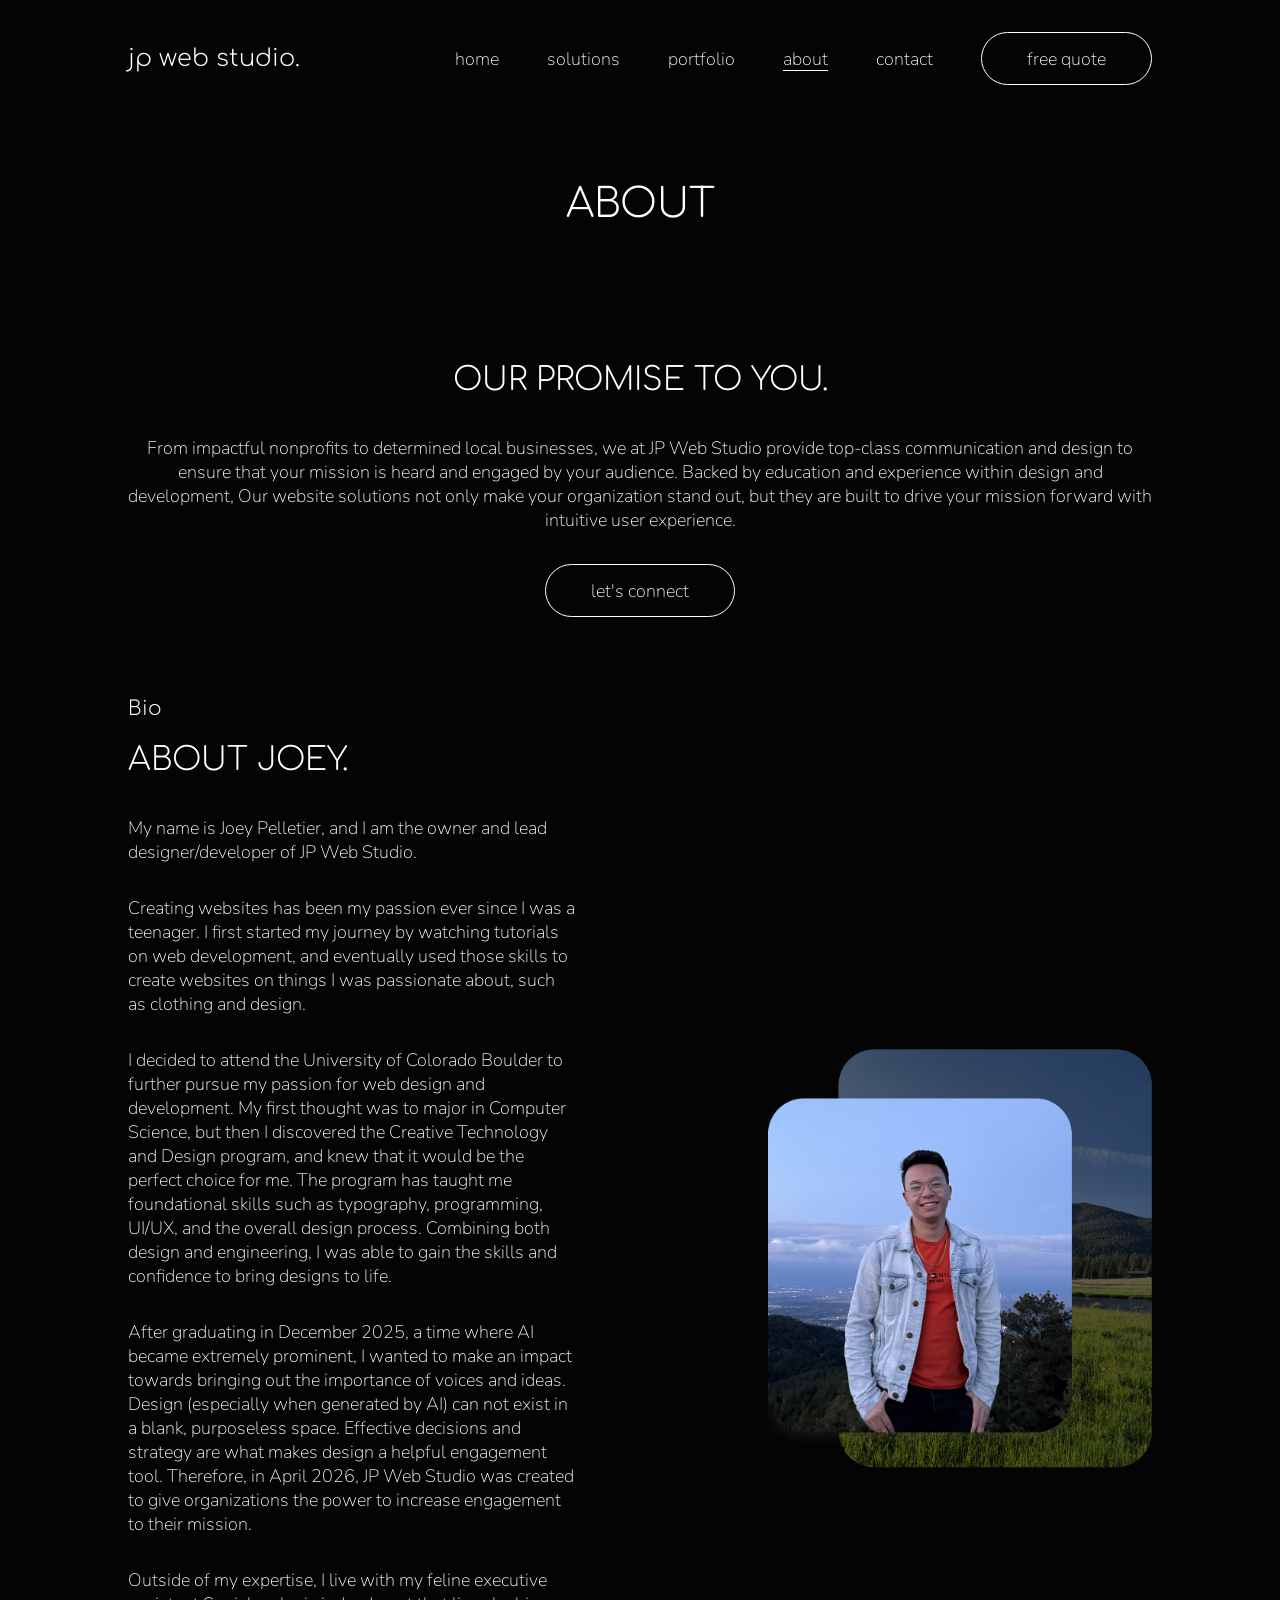
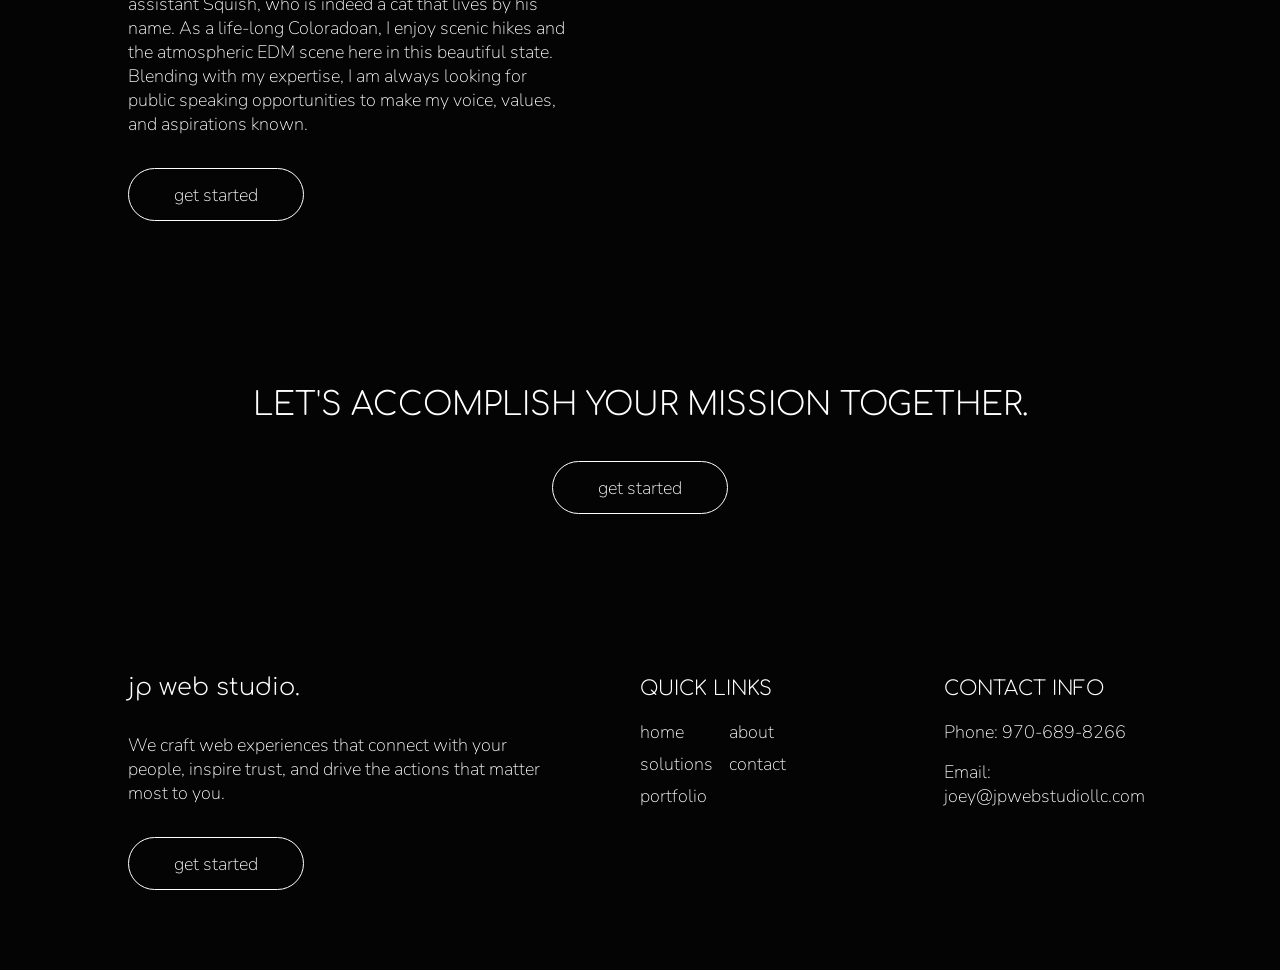
==== about/index.html @ c1ecbac0 "changes" ====
<!DOCTYPE html>
<html lang="en">
<head>
    <meta charset="UTF-8">
    <meta name="viewport" content="width=device-width, initial-scale=1.0">
    <title>JP Web Studio | Website Solutions Built To Drive Missions Forward | Colorado</title>
    <link rel="stylesheet" href="../stylesheets/style.css">
</head>
<body>
    <a class="skip-link" href="#hero-section">Skip to content</a>
        <header class="header-nav-subpage">
            <a href="../" class="logo-text">jp web studio.</a>
            <nav>
                <button class="nav-toggle">
                    <span></span>
                    <span></span>
                    <span></span>
                </button>
                <div class="nav-links-mobile">
                    <a href="/">home</a>
                    <a href="/solutions/">solutions</a>
                    <a href="/portfolio/">portfolio</a>
                    <a class="underline" href="/about/">about</a>
                    <a href="/contact/">contact</a>
                    <a class="link-button-in-nav" href="/contact/">
                        free quote
                    </a>
                </div>
                <div class="nav-links-desktop">
                    <a href="/">home</a>
                    <a href="/solutions/">solutions</a>
                    <a href="/portfolio/">portfolio</a>
                    <a class="underline" href="/about/">about</a>
                    <a href="/contact/">contact</a>
                    <a class="link-button" href="/contact/">
                        free quote
                    </a>
                </div>
            </nav>
        </header>
        <div class="sub-page-heading">
            <h1>ABOUT</h1>
        </div>
        <section class="reg-subpage-center-section">
                    <h2>OUR PROMISE TO YOU.</h2>
                    <p>From impactful nonprofits to determined local businesses, we at JP Web Studio provide top-class communication and design to ensure that your mission is heard and engaged by your audience. Backed by education and experience within design and development, Our website solutions not only make your organization stand out, but they are built to drive your mission forward with intuitive user experience.</p>
                    <a href="" class="link-button">let's connect</a>
            </div>
        </section>
        <section class="reg-subpage-section">
            <div class="info-img-container">
                <div class="img-container">
                    <img src="../images/bio-img-1.png" alt="bio image">
                </div>
                <div class="info-description">
                    <div class="heading-with-tagline">
                        <p class="tagline-text">Bio</p>
                        <h2>ABOUT JOEY.</h2>
                    </div>
                    <p>My name is Joey Pelletier, and I am the owner and lead designer/developer of JP Web Studio.</p>
                    <p>Creating websites has been my passion ever since I was a teenager. I first started my journey by watching tutorials on web development, and eventually used those skills to create websites on things I was passionate about, such as clothing and design.</p>
                    <p>I decided to attend the University of Colorado Boulder to further pursue my passion for web design and development. My first thought was to major in Computer Science, but then I discovered the Creative Technology and Design program, and knew that it would be the perfect choice for me. The program has taught me foundational skills such as typography, programming,  UI/UX, and the overall design process. Combining both design and engineering, I was able to gain the skills and confidence to bring designs to life.</p>
                    <p>After graduating in December 2025, a time where AI became extremely prominent, I wanted to make an impact towards bringing out the importance of voices and ideas. Design (especially when generated by AI) can not exist in a blank, purposeless space. Effective decisions and strategy are what makes design a helpful engagement tool. Therefore, in April 2026, JP Web Studio was created to give organizations the power to increase engagement to their mission.</p>
                    <p>Outside of my expertise, I live with my feline executive assistant Squish, who is indeed a cat that lives by his name. As a life-long Coloradoan, I enjoy scenic hikes and the atmospheric EDM scene here in this beautiful state. Blending with my expertise, I am always looking for public speaking opportunities to make my voice, values, and aspirations known.</p>
                    <a href="" class="link-button">get started</a>
                </div>
            </div>
        </section>

        <section class="mission-together" id="mission-cta">
            <div class="heading-and-cta">
                <h2>LET'S ACCOMPLISH YOUR MISSION TOGETHER.</h2>
                <a href="" class="link-button">get started</a>
            </div>
        </section>
        
    <footer class="site-footer">
        <div class="footer-cta">
            <a href="/" class="logo-text">jp web studio.</a>
            <p>We craft web experiences that connect with your people, inspire trust, and drive the actions that matter most to you.</p>
            <a href="" class="link-button">get started</a>
        </div>
        <div class="footer-links">
            <h2 class="footer-heading">QUICK LINKS</h2>
            <div class="links-groups">
                <div class="links-group">
                    <a href="">home</a>
                    <a href="">solutions</a>
                    <a href="">portfolio</a>
                </div>
                <div class="links-group">
                    <a href="">about</a>
                    <a href="">contact</a>
                </div>
            </div>

            
        </div>
        <div class="footer-contact-info">
            <h2 class="footer-heading">CONTACT INFO</h2>
            <p>Phone: 970-689-8266</p>
            <p>Email: joey@jpwebstudiollc.com</p>
        </div> 
    </footer>
    <!-- <h1>WEBSITES BUILT WITH PURPOSE</h1> -->
    <!-- plz deploy -->
    <script src="../js/nav.js" defer></script>
</body>
</html>
---- stylesheets/style.css ----
@import url('https://fonts.googleapis.com/css2?family=Comfortaa:wght@300..700&family=Nunito:ital,wght@0,200..1000;1,200..1000&display=swap');

*, *:before, *:after {
    box-sizing: border-box;
    padding: 0;
    margin: 0;
}

body {
    background-color: #040404;
}

.skip-link {
    position: absolute;
    background-color: white;
    color: black;
    padding: 1em;
    top: -5em;

}

.skip-link:focus {
    transform: translateY(100%);
    top: -2em;
    left: 1em;
  }

.underline {
    text-decoration: underline;
    text-decoration-thickness: 0.5px;
    text-underline-offset: 0.25em;
}

section {
    padding-left: 7vw;
    padding-right: 7vw;
}

.logo-text {
    font-family: 'Comfortaa', sans-serif;
    color: white;
    text-decoration: none;
    font-weight: 100;
    font-size: 1.5em;
}

a {
    font-family: 'Nunito', sans-serif;
    color: white;
    text-decoration: none;
    font-weight: 100;
    font-size: 1em;
}

.link-button {
    font-family: 'Nunito', sans-serif;
    font-weight: 100;
    color: white;
    border: 1px solid white;
    border-radius: 30px;
    padding: 0.75em 2.5em 0.75em 2.5em;
    cursor: pointer;
    transition: background-color 0.3s ease, color 0.3s ease;
    text-align: center;
    flex-shrink: 0;
    white-space: nowrap;
}

.link-centered-button {
    font-family: 'Nunito', sans-serif;
    font-weight: 100;
    color: white;
    border: 1px solid white;
    border-radius: 30px;
    padding: 0.75em 2.5em 0.75em 2.5em;
    cursor: pointer;
    transition: background-color 0.3s ease, color 0.3s ease;
    text-align: center;
    display: flex;
    justify-content: center;
    align-items: center;
    white-space: nowrap;
}

.link-button:hover {
    background-color: white;
    color: black;
}

.link-centered-button:hover {
    background-color: white;
    color: black;
}


.nav-toggle {
    display: flex;
    justify-content: center;
    align-items: center;
    text-decoration: none;
    flex-direction: column;
    background: none;
    border: none;
    cursor: pointer;
    gap: 0.5em;
}

.nav-toggle button {
    gap: 0.5em;
    justify-self: end;
}

.nav-toggle span {
    background-color: white;
    height: 0.2em;
    width: 2em;
    display: flex;
    transition: transform 0.3s ease, opacity 0.3s ease;
}

.nav-toggle.is-open span:nth-child(2) {
    opacity: 0;
}


.nav-toggle.is-open span:nth-child(1) {
    transform: translateY(0.7em) rotate(45deg);
}


.nav-toggle.is-open span:nth-child(3) {
    transform: translateY(-0.7em) rotate(-45deg);
}

.hero-background {
    background-image: linear-gradient(to bottom, rgba(0, 0, 0, 0.85) 95%, rgba(0.016, 0.016, 0.016, 1) 100%), url('../images/hero-image.JPG');
    background-size: cover;
    background-position: center;
    background-repeat: no-repeat;
}

.scroll-breakpoint {
    height: 0;
    margin-bottom: -2em;
}

.header-nav {
    display: flex;
    justify-content: space-between;
    padding-top: 2em;
    padding-bottom: 2em;
    padding-left: 7vw;
    padding-right: 7vw;
    position: fixed;
    width: 100%;
    top: 0;
    z-index: 1000;
    isolation: isolate;
    background-color: transparent;
    transition: background-color 0.3s ease;
    align-items: center;
}

.header-nav-subpage {
    display: flex;
    justify-content: space-between;
    padding-top: 2em;
    padding-bottom: 2em;
    padding-left: 7vw;
    padding-right: 7vw;
    position: fixed;
    width: 100%;
    top: 0;
    z-index: 1000;
    isolation: isolate;
    background-color: #040404;
    align-items: center;
}

.header-nav.is-open {
    background-color: #040404;
}

.header-nav.scrolled {
    background-color: #040404;
}



.nav-links-mobile {
    position: fixed; 
    background-color: #040404;
    height: 100vh;
    width: 100%;
    left: 0;
    top: 60px;
    z-index: 999;
    opacity: 0;
    visibility: hidden;
    transition: opacity 0.3s ease, visibility 0.3s ease;
    display: flex;
    flex-direction: column;
    justify-content: center;
    align-items: center;
    gap: 1.5em;
    padding-bottom: 5em;
}

.nav-links-mobile a {
    font-size: 2em;
}

.link-button-in-nav {
    font-size: 2em;
    border-radius: 60px;
    border: 1px solid white;
    padding: 0.5em 0.75em 0.5em 0.75em;
    cursor: pointer;
    transition: background-color 0.3s ease, color 0.3s ease;
    
}

.link-button-in-nav:hover {
    background-color: white;
    color: black;
}

.nav-links-mobile.is-open {
    opacity: 1;
    visibility: visible;
}

.hero {
    padding-top: 150px;
    padding-bottom: 150px;
    text-align: center;
    display: flex;
    flex-direction: column;
    gap: 2em;
}

.hero-button-row {
    display: flex;
    justify-content: center;
    flex-direction: column;
    gap: 1em;
}

h1 {
    font-family: 'Comfortaa', sans-serif;
    color: white;
    font-weight: 300;
    letter-spacing: 10%;
    font-size: 2em;
    line-height: 1.2;
    text-align: center;
}

h2 {
    font-family: 'Comfortaa', sans-serif;
    color: white;
    font-weight: 300;
    letter-spacing: 10%;
    line-height: 1.5;
    font-size: 1.75em;
}

h3 {
    font-family: 'Comfortaa', sans-serif;
    color: white;
    font-weight: 300;
    letter-spacing: 10%;
    line-height: 1.5;
    font-size: 1.25em;
}

p {
    font-family: 'Nunito', sans-serif;
    font-weight: 100;
    color: white;
}

.reg-section {
    padding-top: 5em;
    padding-bottom: 5em;
}

.reg-centered-section {
    padding-top: 5em;
    padding-bottom: 5em;
    text-align: center;
    display: flex;
    flex-direction: column;
    justify-content: center;
}

.tagline-text p {
    margin-top: 1em;
    padding-left: 5vw;
    padding-right: 5vw;
}

.tagline-text {
    font-family: 'Comfortaa', sans-serif;
    font-size: 1.25em;
    letter-spacing: 5%;
    font-weight: 100;
}

.heading-with-tagline {
    display: flex;
    flex-direction: column;
    gap: 1em;
}

.heading-with-tagline-right {
    display: flex;
    flex-direction: column;
    gap: 1em;
    text-align: right;
}

.heading-description {
    padding-top: 1em;
}

.impactful-para-and-cta {
    display: flex;
    justify-content: center;
    align-items: center;
    flex-direction: column;
    gap: 2em;
}

.impactful-para-and-cta a {
    width: 100%;
}

.impactful-mockup {
    display: flex;
    justify-content: center;
    padding-top: 3em;
    padding-bottom: 3em;
}

.impactful-mockup img {
    width: 80vw;
}

.nav-links-desktop {
    display: flex;
    gap: 3em;
    align-items: center;
}

.icon-svg {
    height: 42px;
    width: 42px;
}

.all-features-container {
    padding-top: 3em;
    padding-bottom: 3em;
}

.all-projects {
    padding-top: 4em;
    padding-bottom: 4em;
    display: flex;
    flex-direction: column;
    gap: 5em;
}

.feature-container {
    display: flex;
    flex-direction: column;
    justify-content: center;
    align-items: center;
    gap: 1em;
    padding-top: 1.75em;
    padding-bottom: 1.75em;
    padding-left: 8vw;
    padding-right: 8vw;
}

.project-container-right img {
    width: 60vw;
}

.project-container-left img {
    width: 60vw;
}

.project-img-container {
    display: flex;
    justify-content: center;
    align-items: center;
}

.project-container-right {
    display: flex;
    flex-direction: column;
    gap: 2em;
}

.project-container-left {
    display: flex;
    flex-direction: column;
    gap: 2em;
}

.project-info {
    display: flex;
    flex-direction: column;
    gap: 1.5em;
}

.project-info a {
    width: min-content;
}

.all-processes-container {
    padding-top: 3em;
    padding-bottom: 3em;
}

.process-container {
    display: flex;
    flex-direction: column;
    justify-content: center;
    align-items: center;
    gap: 1em;
    padding-top: 1.75em;
    padding-bottom: 1.75em;
    padding-left: 8vw;
    padding-right: 8vw;
}

.info-img-container {
    display: flex;
    flex-direction: column;
    gap: 1em;
}

.info-description {
    display:flex;
    flex-direction: column;
    gap: 2em;
}


.img-container {
    display: flex;
    justify-content: center;
    align-items: center;
    padding-top: 1em;
    padding-bottom: 1em;
}

.img-container img {
    width: 50vw;
}

.mission-together {
    display: flex;
    justify-content: center;
    align-items: center;
    text-align: center;
    padding-top: 5em;
    padding-bottom: 5em;
    background-image: linear-gradient(rgba(0, 0, 0, 0.8)), url('../images/IMG_3010.JPG');
    background-position: center;     
  background-repeat: no-repeat;    
  background-size: cover; 
}

.heading-and-cta {
    display: flex;
    flex-direction: column;
    gap: 2em;
}

.site-footer {
    display: flex;
    flex-direction: column;
    gap: 4em;
    padding-left: 7vw;
    padding-right: 7vw;
    padding-top: 5em;
    padding-bottom: 5em;
}

.footer-cta {
    display: flex;
    flex-direction: column;
    gap: 2em;
}

.footer-cta .link-button {
    width: min-content;
}

.footer-links {
    display: flex;
    flex-direction: column;
    gap: 1em;
}

.links-groups {
    display: flex;
    gap: 1em;
}

.links-group {
    display: flex;
    flex-direction: column;
    gap: 0.5em;
}

.footer-heading {
    font-size: 1.25em;
}

.footer-contact-info {
    display: flex;
    flex-direction: column;
    gap: 2em;
}

.sub-page-heading {
    margin-top: 6em;
    padding-top: 3em;
    padding-bottom: 3em;
    background-image: linear-gradient(rgba(0, 0, 0, 0.8)), url('../images/hero-image.JPG');
    background-position: center;     
  background-repeat: no-repeat;    
  background-size: cover; 
}

.sub-page-heading h1 {
    margin-top: 0.3em;
}

.centered-heading {
    display: flex;
    justify-content: center;
}

.reg-subpage-section {
    padding-top: 5em;
    padding-bottom: 5em;
}

.reg-subpage-center-section {
    padding-top: 5em;
    display: flex;
    justify-content: center;
    align-items: center;
    flex-direction: column;
    text-align: center;
    gap: 2em;
}







@media (min-width: 950px) {

    h1 {
        font-size: 2.5em;
    }

    h2 {
        font-size: 2em;
    }

    p {
        font-size: 1.125em;
    }

    a {
        font-size: 1.125em;
    }

    .nav-toggle {
        display: none;
    }
    .nav-links-mobile {
        display: none;
    }

    section {
        padding-left: 10vw;
        padding-right: 10vw;
    }

    .header-nav {
        padding-left: 10vw;
        padding-right: 10vw;
    }

    .header-nav-subpage {
        padding-left: 10vw;
        padding-right: 10vw;
    }

    .hero {
        padding-top: 350px;
        padding-bottom: 350px;
    }
    .hero-button-row {
        flex-direction: row;
    }

    .impactful-para-and-cta {
        flex-direction: row;
        gap: 6em;
    }

    .impactful-mockup img {
        width: 60vw;
    }

    .impactful-para-and-cta a {
        width: auto;
    }

    .reg-section {
        padding-top: 8.75em;
        padding-bottom: 8.75em;
    }

    .heading-description {
        padding-left: 10vw;
        padding-right: 10vw;
    }

    .features-row {
        display: flex;
        flex-direction: row;
        justify-content: space-around;
    }

    .process-row {
        display: flex;
        flex-direction: row;
        justify-content: space-around;
    }

    .feature-container {
        padding: 0;
        width: 20vw;
    }

    .process-container {
        padding: 0;
        width: 16vw;
        justify-content: flex-start;
    }

    .all-features-container {
        display: flex;
        flex-direction: column;
        gap: 2.5em;
        padding-top: 5em;
        padding-bottom: 5em;
    }

    .all-processes-container {
        display: flex;
        flex-direction: column;
        gap: 2.5em;
        padding-top: 5em;
        padding-bottom: 5em;
    }

    .reg-centered-section a {
        width: fit-content;
        align-self: center;
    }

    .all-projects {
        gap: 6em;
        padding-bottom: 6em;
    }
    
    .project-container-right img {
        width: 30vw;
    }
    
    .project-container-left img {
        width: 30vw;
    }

    .project-container-right {
        flex-direction: row;
        gap: 6em;
    }

    .project-container-left {
        flex-direction: row-reverse;
        gap: 6em;
    }


    .link-centered-button {
        width: min-content;
        margin-left: auto;
        margin-right: auto;
    }

    .info-img-container {
        flex-direction: row-reverse;
        gap:12em;
    }

    .img-container img {
        width: 30vw;
    }

    .info-description a {
        width: fit-content;
    }

    .heading-and-cta a {
        width: min-content;
        margin-left: auto;
        margin-right: auto;
    }

    .site-footer {
        display: flex;
        flex-direction: row;
        justify-content: space-between;
        padding-top: 5em;
        padding-bottom: 5em;
        padding-left: 10vw;
        padding-right: 10vw;
        gap: 6em;
    }
    
    .footer-cta {
        width: 40vw;
    }
    
    .footer-links {
        width: 20vw;
    }
    
    .footer-contact-info {
        width: 20vw;
        
        gap: 1em;
    }

    .sub-page-heading {
        margin-top: 7.5em;
    }
}

@media (max-width: 950px) {
    .nav-links-desktop {
        display: none;
    }
}
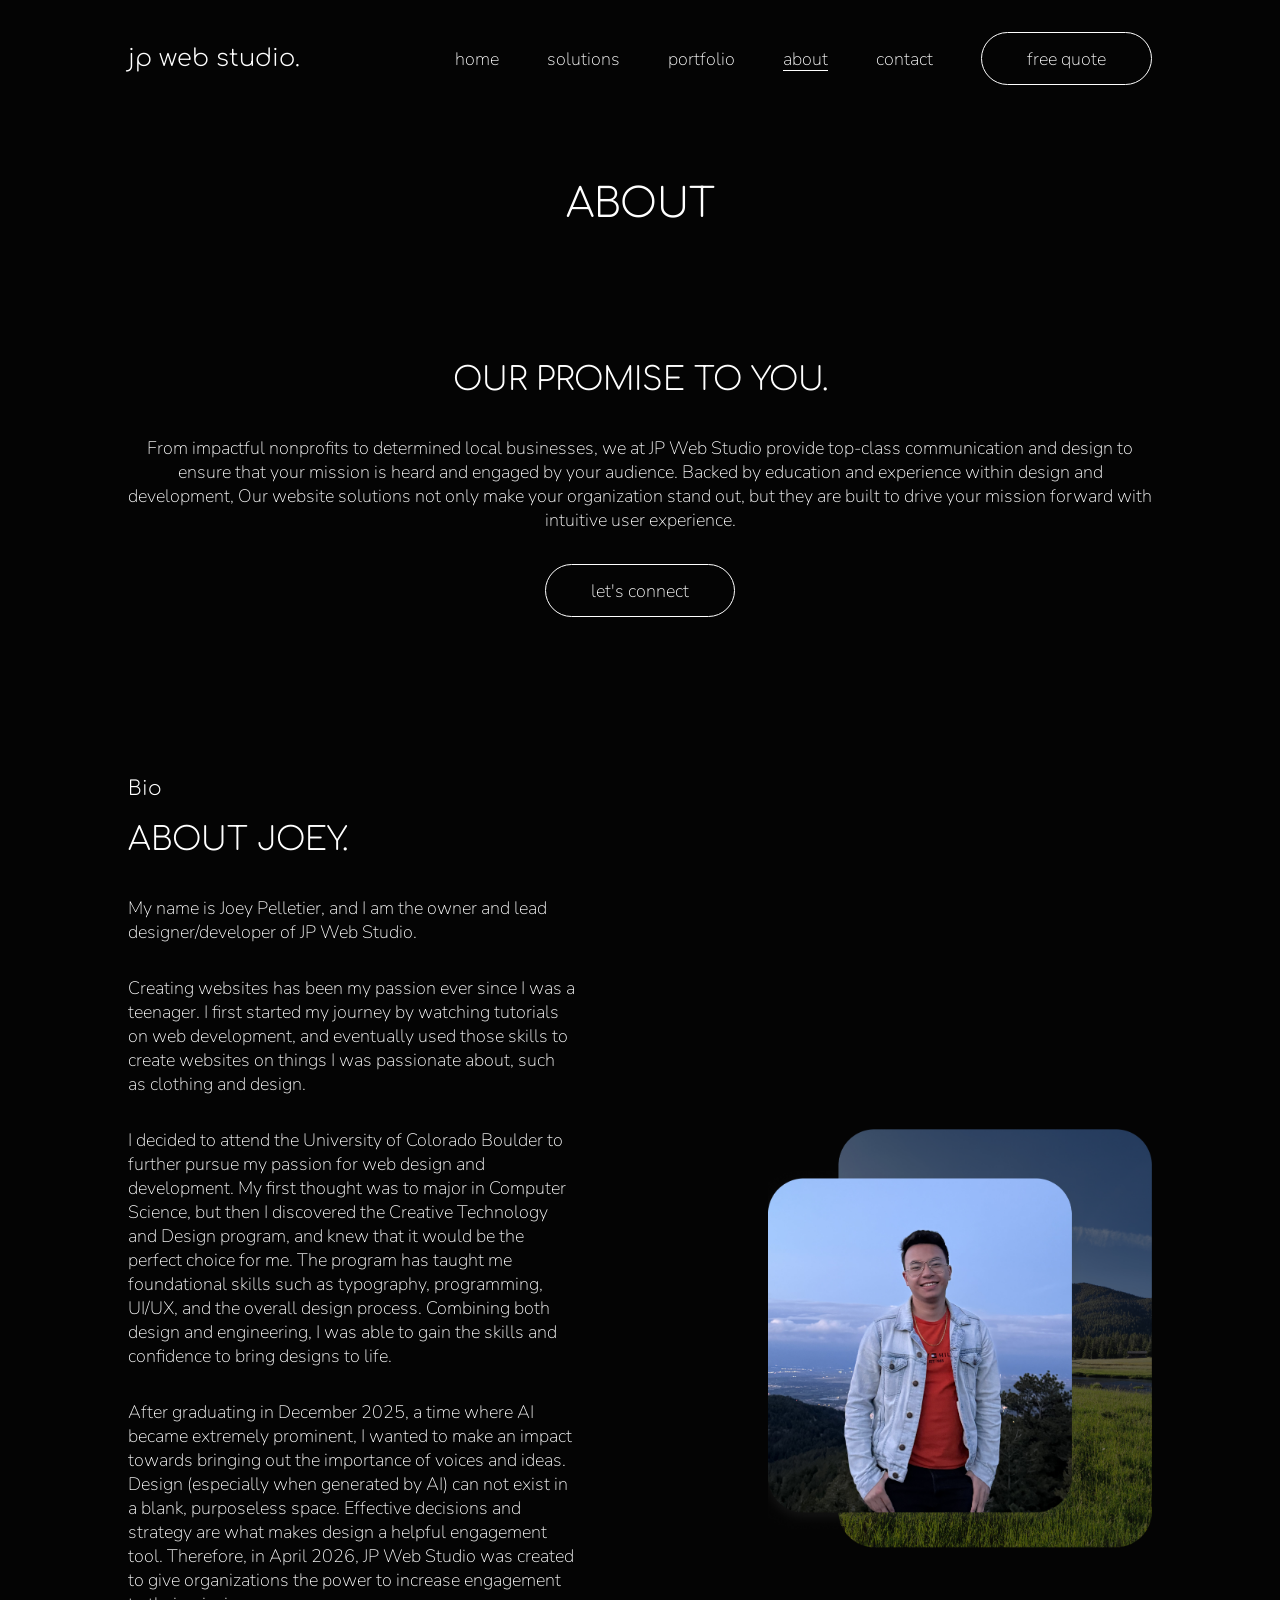
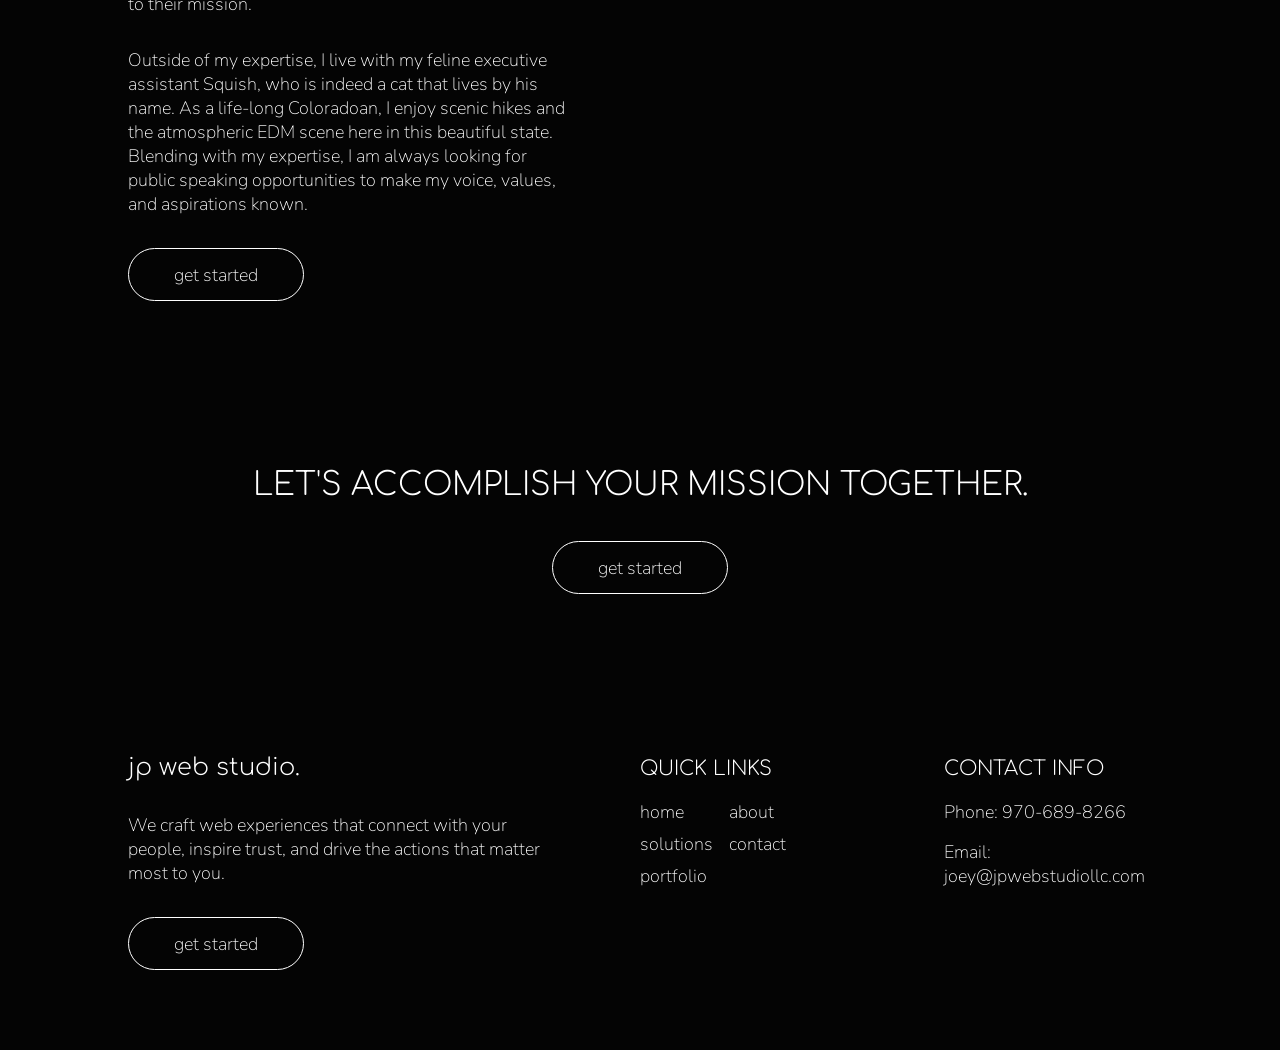
==== commit 6f902083: "link testing" ====
--- a/about/index.html
+++ b/about/index.html
@@ -5,9 +5,10 @@
     <meta name="viewport" content="width=device-width, initial-scale=1.0">
     <title>JP Web Studio | Website Solutions Built To Drive Missions Forward | Colorado</title>
     <link rel="stylesheet" href="../stylesheets/style.css">
+    <link rel="icon" type="image/svg" href="../svg/jp.svg">
 </head>
 <body>
-    <a class="skip-link" href="#hero-section">Skip to content</a>
+    <a class="subpage-skip-link" href="#about">Skip to content</a>
         <header class="header-nav-subpage">
             <a href="../" class="logo-text">jp web studio.</a>
             <nav>
@@ -38,7 +39,7 @@
                 </div>
             </nav>
         </header>
-        <div class="sub-page-heading">
+        <div class="sub-page-heading" id="about">
             <h1>ABOUT</h1>
         </div>
         <section class="reg-subpage-center-section">
@@ -78,19 +79,19 @@
         <div class="footer-cta">
             <a href="/" class="logo-text">jp web studio.</a>
             <p>We craft web experiences that connect with your people, inspire trust, and drive the actions that matter most to you.</p>
-            <a href="" class="link-button">get started</a>
+            <a href="/" class="link-button">get started</a>
         </div>
         <div class="footer-links">
             <h2 class="footer-heading">QUICK LINKS</h2>
             <div class="links-groups">
                 <div class="links-group">
-                    <a href="">home</a>
-                    <a href="">solutions</a>
-                    <a href="">portfolio</a>
+                    <a href="/">home</a>
+                    <a href="/solutions/">solutions</a>
+                    <a href="/portfolio/">portfolio</a>
                 </div>
                 <div class="links-group">
-                    <a href="">about</a>
-                    <a href="">contact</a>
+                    <a href="/about/">about</a>
+                    <a href="/contact/">contact</a>
                 </div>
             </div>
 
--- a/stylesheets/style.css
+++ b/stylesheets/style.css
@@ -19,11 +19,27 @@
 
 }
 
+.subpage-skip-link {
+    position: absolute;
+    background-color: white;
+    color: black;
+    padding: 1em;
+    top: -5em;
+    z-index: 99999;
+
+}
+
 .skip-link:focus {
     transform: translateY(100%);
     top: -2em;
     left: 1em;
   }
+
+.subpage-skip-link:focus {
+    transform: translateY(100%);
+    top: -2em;
+    left: 1em;
+}
 
 .underline {
     text-decoration: underline;
@@ -553,6 +569,7 @@
 
 .reg-subpage-center-section {
     padding-top: 5em;
+    padding-bottom: 5em;
     display: flex;
     justify-content: center;
     align-items: center;
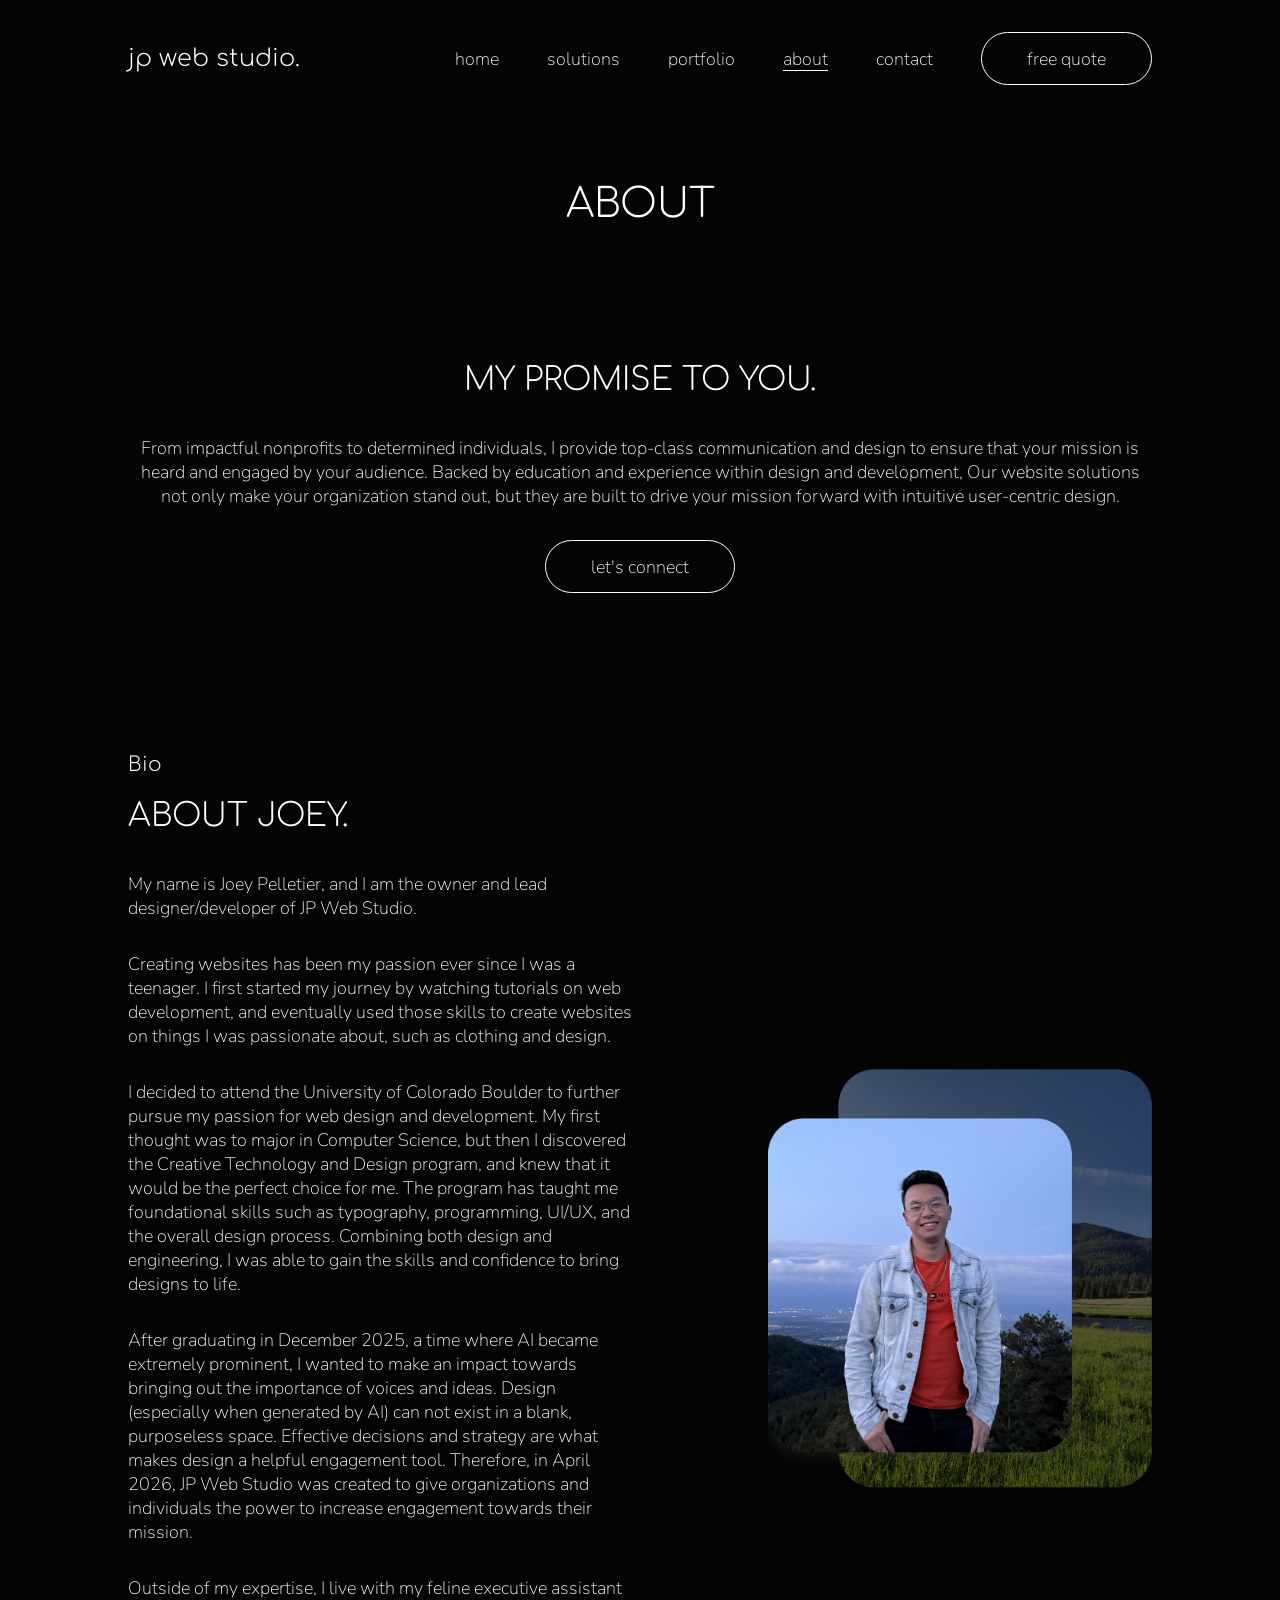
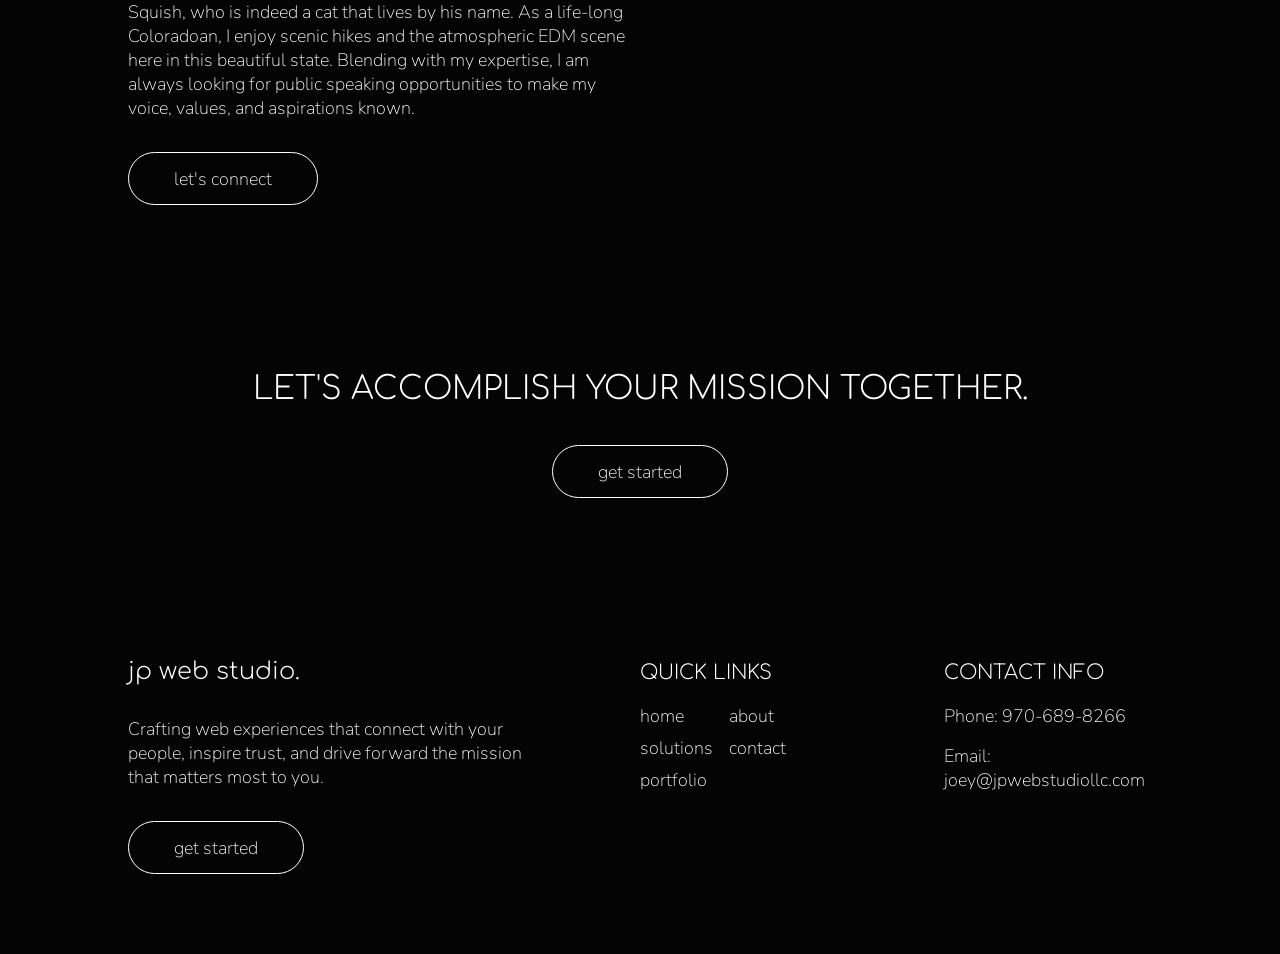
==== commit 3f14bdfe: "mvp" ====
--- a/about/index.html
+++ b/about/index.html
@@ -3,7 +3,7 @@
 <head>
     <meta charset="UTF-8">
     <meta name="viewport" content="width=device-width, initial-scale=1.0">
-    <title>JP Web Studio | Website Solutions Built To Drive Missions Forward | Colorado</title>
+    <title>About | JP Web Studio</title>
     <link rel="stylesheet" href="../stylesheets/style.css">
     <link rel="icon" type="image/svg" href="../svg/jp.svg">
 </head>
@@ -43,8 +43,8 @@
             <h1>ABOUT</h1>
         </div>
         <section class="reg-subpage-center-section">
-                    <h2>OUR PROMISE TO YOU.</h2>
-                    <p>From impactful nonprofits to determined local businesses, we at JP Web Studio provide top-class communication and design to ensure that your mission is heard and engaged by your audience. Backed by education and experience within design and development, Our website solutions not only make your organization stand out, but they are built to drive your mission forward with intuitive user experience.</p>
+                    <h2>MY PROMISE TO YOU.</h2>
+                    <p>From impactful nonprofits to determined individuals, I provide top-class communication and design to ensure that your mission is heard and engaged by your audience. Backed by education and experience within design and development, Our website solutions not only make your organization stand out, but they are built to drive your mission forward with intuitive user-centric design.</p>
                     <a href="" class="link-button">let's connect</a>
             </div>
         </section>
@@ -61,9 +61,9 @@
                     <p>My name is Joey Pelletier, and I am the owner and lead designer/developer of JP Web Studio.</p>
                     <p>Creating websites has been my passion ever since I was a teenager. I first started my journey by watching tutorials on web development, and eventually used those skills to create websites on things I was passionate about, such as clothing and design.</p>
                     <p>I decided to attend the University of Colorado Boulder to further pursue my passion for web design and development. My first thought was to major in Computer Science, but then I discovered the Creative Technology and Design program, and knew that it would be the perfect choice for me. The program has taught me foundational skills such as typography, programming,  UI/UX, and the overall design process. Combining both design and engineering, I was able to gain the skills and confidence to bring designs to life.</p>
-                    <p>After graduating in December 2025, a time where AI became extremely prominent, I wanted to make an impact towards bringing out the importance of voices and ideas. Design (especially when generated by AI) can not exist in a blank, purposeless space. Effective decisions and strategy are what makes design a helpful engagement tool. Therefore, in April 2026, JP Web Studio was created to give organizations the power to increase engagement to their mission.</p>
+                    <p>After graduating in December 2025, a time where AI became extremely prominent, I wanted to make an impact towards bringing out the importance of voices and ideas. Design (especially when generated by AI) can not exist in a blank, purposeless space. Effective decisions and strategy are what makes design a helpful engagement tool. Therefore, in April 2026, JP Web Studio was created to give organizations and individuals the power to increase engagement towards their mission.</p>
                     <p>Outside of my expertise, I live with my feline executive assistant Squish, who is indeed a cat that lives by his name. As a life-long Coloradoan, I enjoy scenic hikes and the atmospheric EDM scene here in this beautiful state. Blending with my expertise, I am always looking for public speaking opportunities to make my voice, values, and aspirations known.</p>
-                    <a href="" class="link-button">get started</a>
+                    <a href="/contact/" class="link-button">let's connect</a>
                 </div>
             </div>
         </section>
@@ -78,7 +78,7 @@
     <footer class="site-footer">
         <div class="footer-cta">
             <a href="/" class="logo-text">jp web studio.</a>
-            <p>We craft web experiences that connect with your people, inspire trust, and drive the actions that matter most to you.</p>
+            <p>Crafting web experiences that connect with your people, inspire trust, and drive forward the mission that matters most to you.</p>
             <a href="/" class="link-button">get started</a>
         </div>
         <div class="footer-links">
--- a/stylesheets/style.css
+++ b/stylesheets/style.css
@@ -66,6 +66,26 @@
     text-decoration: none;
     font-weight: 100;
     font-size: 1em;
+}
+
+ul {
+    font-family: 'Nunito', sans-serif;
+    color: white;
+    text-decoration: none;
+    font-weight: 100;
+    padding-left: 2em;
+    display: flex;
+    flex-direction: column;
+    gap: 0.5em;
+}
+
+li {
+    font-family: 'Nunito', sans-serif;
+    color: white;
+    text-decoration: none;
+    font-weight: 100;
+    padding-left: 1em;
+    list-style-position: outside;
 }
 
 .link-button {
@@ -80,6 +100,27 @@
     text-align: center;
     flex-shrink: 0;
     white-space: nowrap;
+}
+
+.submit-button {
+    font-family: 'Nunito', sans-serif;
+    font-weight: 100;
+    color: white;
+    background-color: #040404;
+    border: 1px solid white;
+    border-radius: 20px;
+    padding: 0.75em 0.75em 0.75em 0.75em;
+    cursor: pointer;
+    transition: background-color 0.3s ease, color 0.3s ease;
+    text-align: center;
+    flex-shrink: 0;
+    white-space: nowrap;
+    align-self: baseline;
+}
+
+.submit-button:hover {
+    background-color: white;
+    color: black;
 }
 
 .link-centered-button {
@@ -380,11 +421,11 @@
 }
 
 .all-projects {
-    padding-top: 4em;
-    padding-bottom: 4em;
-    display: flex;
-    flex-direction: column;
-    gap: 5em;
+    padding-top: 3em;
+    padding-bottom: 3em;
+    display: flex;
+    flex-direction: column;
+    gap: 3em;
 }
 
 .feature-container {
@@ -565,6 +606,22 @@
 .reg-subpage-section {
     padding-top: 5em;
     padding-bottom: 5em;
+    display: flex;
+    flex-direction: column;
+}
+
+.info-and-form {
+    padding-top: 5em;
+    padding-bottom: 5em;
+    display: flex;
+    flex-direction: column;
+    gap: 4em;
+}
+
+.contact-info {
+    display: flex;
+    flex-direction: column;
+    gap: 1.5em;
 }
 
 .reg-subpage-center-section {
@@ -577,6 +634,94 @@
     text-align: center;
     gap: 2em;
 }
+
+.all-options-container {
+    display: flex;
+    flex-direction: column;
+    gap: 3em;
+    padding-top: 3em;
+}
+
+.option-container {
+    border: 1px white solid;
+    border-radius: 30px;
+    padding: 2em;
+    display: flex;
+    flex-direction: column;
+    gap: 1.5em;
+}
+
+.form-container {
+    border: 1px solid white;
+    padding: 1.5em;
+    border-radius: 30px;
+}
+
+form {
+    display: flex;
+    flex-direction: column;
+    gap: 2em;
+}
+
+label, legend, button {
+    font-family: 'Nunito', sans-serif;
+    color: white;
+    font-weight: 300;
+    font-size: 1em;
+}
+
+legend {
+    font-family: 'Nunito', sans-serif;
+    color: white;
+    font-weight: 300;
+    font-size: 1em;
+}
+
+textarea {
+    font-family: 'Nunito', sans-serif;
+    color: white;
+    font-weight: 100;
+    font-size: 1em;
+}
+
+input, textarea {
+    padding: 1em;
+    font-family: 'Nunito', sans-serif;
+    color: white;
+    background-color: #040404;
+    border: 0.5px white solid;
+    border-radius: 20px;
+}
+
+.label-and-text, .label-and-textarea {
+    display: flex;
+    flex-direction: column;
+    gap: 0.5em;
+}
+
+.label-and-checkboxes {
+    display: flex;
+    flex-direction: column;
+    gap: 0.5em;
+}
+
+.label-and-checkbox {
+    display: flex;
+    gap: 1em;
+    margin-left: 1em;
+}
+
+.info-and-form {
+    display: flex;
+}
+
+
+
+
+
+
+
+
 
 
 
@@ -731,7 +876,7 @@
 
     .info-img-container {
         flex-direction: row-reverse;
-        gap:12em;
+        gap:8em;
     }
 
     .img-container img {
@@ -776,6 +921,19 @@
     .sub-page-heading {
         margin-top: 7.5em;
     }
+
+    .option-container a {
+        align-self: baseline;
+    }
+
+    .info-and-form {
+        flex-direction: row;
+        gap: 8em;
+    }
+
+    .form-container {
+        width: 70vw;
+    }
 }
 
 @media (max-width: 950px) {
